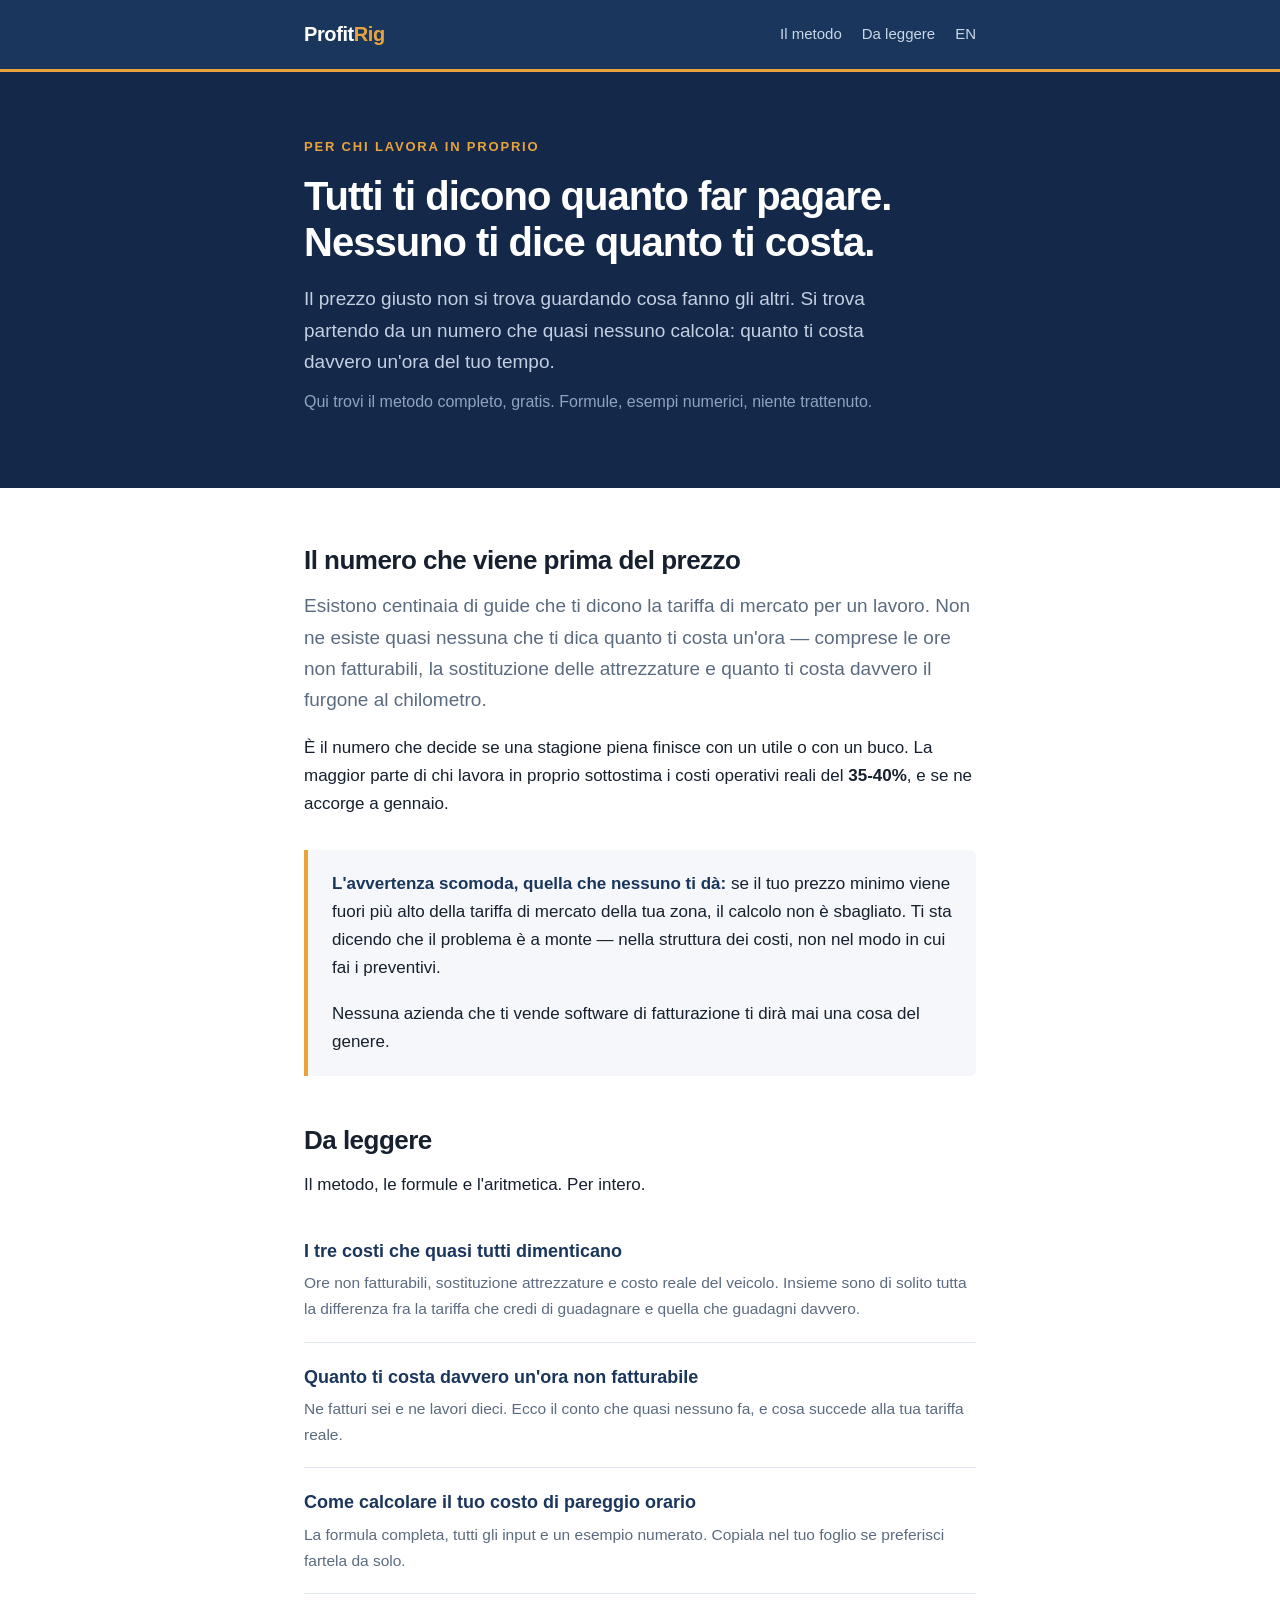
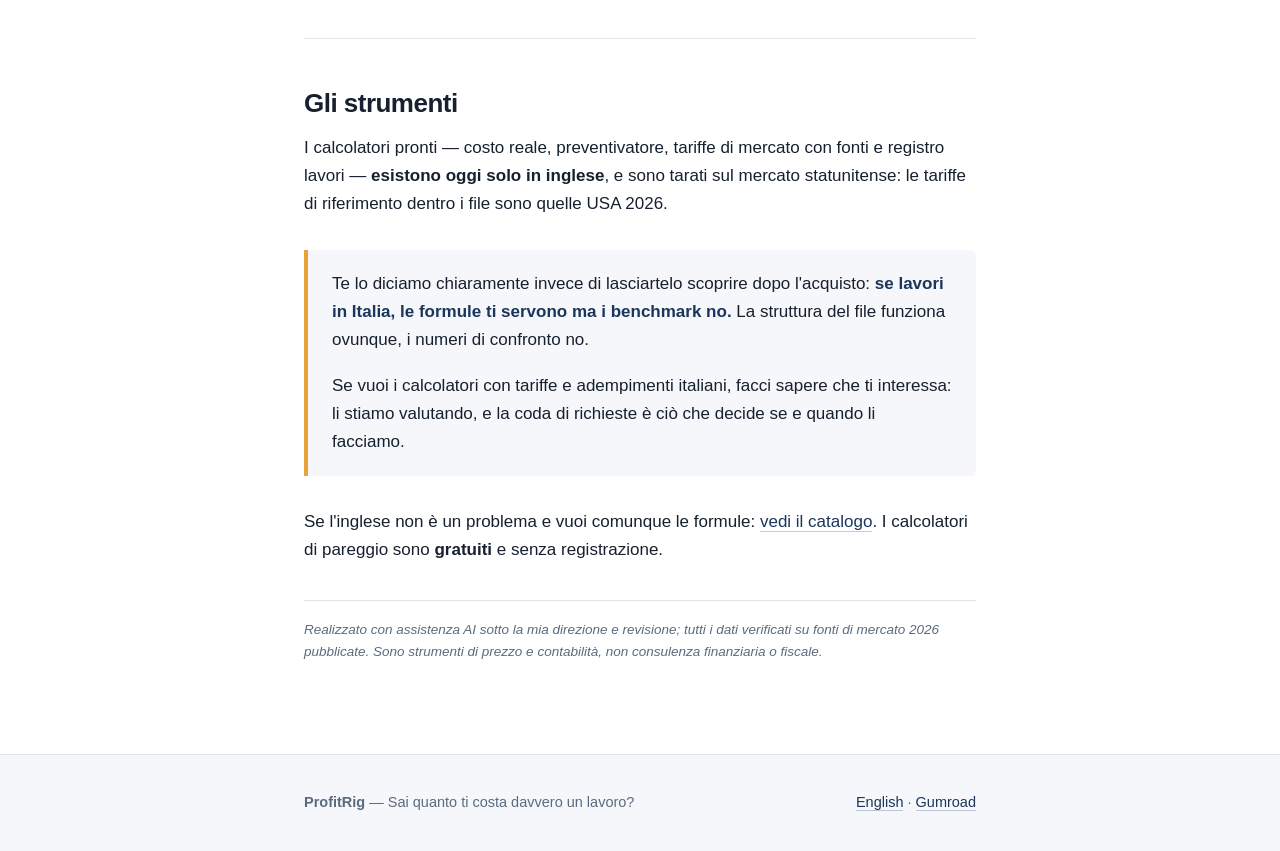
==== it/index.html @ 3acc1232 "Create index.html" ====
<!DOCTYPE html>
<html lang="it">
<head>
<meta charset="utf-8">
<meta name="viewport" content="width=device-width,initial-scale=1">
<title>ProfitRig — Sai quanto ti costa davvero un lavoro?</title>
<meta name="description" content="Calcolatori di prezzo e margine per artigiani e piccoli operatori. Tutti ti dicono quanto far pagare. Noi ti diciamo quanto ti costa.">
<link rel="alternate" hreflang="en" href="/profitrig/">
<link rel="alternate" hreflang="it" href="/profitrig/it/">
<link rel="stylesheet" href="../style.css">
</head>
<body>
<header><div class="wrap"><a class="logo" href="index.html">Profit<span>Rig</span></a>
<nav><a href="#metodo">Il metodo</a><a href="#lettura">Da leggere</a><a href="../index.html">EN</a></nav></div></header>

<section class="hero"><div class="wrap">
<p class="kicker">Per chi lavora in proprio</p>
<h1>Tutti ti dicono quanto far pagare.<br>Nessuno ti dice quanto ti costa.</h1>
<p>Il prezzo giusto non si trova guardando cosa fanno gli altri. Si trova partendo da un numero che quasi nessuno calcola: quanto ti costa davvero un'ora del tuo tempo.</p>
<p class="sub">Qui trovi il metodo completo, gratis. Formule, esempi numerici, niente trattenuto.</p>
</div></section>

<main><div class="wrap">
<h2 id="metodo" style="margin-top:0">Il numero che viene prima del prezzo</h2>
<p class="lede">Esistono centinaia di guide che ti dicono la tariffa di mercato per un lavoro. Non ne esiste quasi nessuna che ti dica quanto ti costa un'ora &mdash; comprese le ore non fatturabili, la sostituzione delle attrezzature e quanto ti costa davvero il furgone al chilometro.</p>
<p>&Egrave; il numero che decide se una stagione piena finisce con un utile o con un buco. La maggior parte di chi lavora in proprio sottostima i costi operativi reali del <strong>35-40%</strong>, e se ne accorge a gennaio.</p>

<div class="callout">
<p><strong>L'avvertenza scomoda, quella che nessuno ti d&agrave;:</strong> se il tuo prezzo minimo viene fuori pi&ugrave; alto della tariffa di mercato della tua zona, il calcolo non &egrave; sbagliato. Ti sta dicendo che il problema &egrave; a monte &mdash; nella struttura dei costi, non nel modo in cui fai i preventivi.</p>
<p>Nessuna azienda che ti vende software di fatturazione ti dir&agrave; mai una cosa del genere.</p>
</div>

<h2 id="lettura">Da leggere</h2>
<p>Il metodo, le formule e l'aritmetica. Per intero.</p>
<div class="post"><h3><a href="tre-costi-dimenticati.html">I tre costi che quasi tutti dimenticano</a></h3><p>Ore non fatturabili, sostituzione attrezzature e costo reale del veicolo. Insieme sono di solito tutta la differenza fra la tariffa che credi di guadagnare e quella che guadagni davvero.</p></div>
<div class="post"><h3><a href="ora-non-fatturabile.html">Quanto ti costa davvero un'ora non fatturabile</a></h3><p>Ne fatturi sei e ne lavori dieci. Ecco il conto che quasi nessuno fa, e cosa succede alla tua tariffa reale.</p></div>
<div class="post"><h3><a href="formula-break-even.html">Come calcolare il tuo costo di pareggio orario</a></h3><p>La formula completa, tutti gli input e un esempio numerato. Copiala nel tuo foglio se preferisci fartela da solo.</p></div>

<hr>

<h2>Gli strumenti</h2>
<p>I calcolatori pronti &mdash; costo reale, preventivatore, tariffe di mercato con fonti e registro lavori &mdash; <strong>esistono oggi solo in inglese</strong>, e sono tarati sul mercato statunitense: le tariffe di riferimento dentro i file sono quelle USA 2026.</p>
<div class="callout">
<p>Te lo diciamo chiaramente invece di lasciartelo scoprire dopo l'acquisto: <strong>se lavori in Italia, le formule ti servono ma i benchmark no.</strong> La struttura del file funziona ovunque, i numeri di confronto no.</p>
<p>Se vuoi i calcolatori con tariffe e adempimenti italiani, facci sapere che ti interessa: li stiamo valutando, e la coda di richieste &egrave; ci&ograve; che decide se e quando li facciamo.</p>
</div>
<p>Se l'inglese non &egrave; un problema e vuoi comunque le formule: <a href="https://profitrig.gumroad.com/">vedi il catalogo</a>. I calcolatori di pareggio sono <strong>gratuiti</strong> e senza registrazione.</p>

<p class="disclaim">Realizzato con assistenza AI sotto la mia direzione e revisione; tutti i dati verificati su fonti di mercato 2026 pubblicate. Sono strumenti di prezzo e contabilit&agrave;, non consulenza finanziaria o fiscale.</p>
</div></main>
<footer><div class="wrap"><div><strong>ProfitRig</strong> &mdash; Sai quanto ti costa davvero un lavoro?</div><div><a href="../index.html">English</a> &middot; <a href="https://profitrig.gumroad.com/">Gumroad</a></div></div></footer>
</body>
</html>
---- style.css ----
:root{
  --navy:#1B365D;
  --navy-dark:#14284a;
  --gold:#E8A33D;
  --ink:#16202e;
  --muted:#5b6b7f;
  --line:#dfe5ec;
  --bg:#ffffff;
  --bg-soft:#f5f7fa;
  --max:720px;
}
*{box-sizing:border-box}
html{scroll-behavior:smooth}
body{
  margin:0;
  font-family:-apple-system,BlinkMacSystemFont,"Segoe UI",Inter,Helvetica,Arial,sans-serif;
  color:var(--ink);
  background:var(--bg);
  line-height:1.65;
  font-size:17px;
  -webkit-font-smoothing:antialiased;
}
a{color:var(--navy);text-decoration:none;border-bottom:1px solid rgba(27,54,93,.25)}
a:hover{border-bottom-color:var(--gold)}
.wrap{max-width:var(--max);margin:0 auto;padding:0 24px}
header{background:var(--navy);color:#fff;border-bottom:3px solid var(--gold)}
header .wrap{display:flex;align-items:center;justify-content:space-between;padding-top:18px;padding-bottom:18px;gap:16px;flex-wrap:wrap}
.logo{font-weight:800;font-size:20px;letter-spacing:-.02em;color:#fff;border:0}
.logo span{color:var(--gold)}
nav{display:flex;gap:20px;font-size:15px}
nav a{color:#c9d6e8;border:0}
nav a:hover{color:#fff}
.hero{background:var(--navy-dark);color:#fff;padding:64px 0 60px}
.hero h1{font-size:40px;line-height:1.15;margin:0 0 18px;letter-spacing:-.025em;font-weight:800}
.hero .kicker{color:var(--gold);font-weight:700;font-size:13px;letter-spacing:.14em;text-transform:uppercase;margin:0 0 16px}
.hero p{color:#c3d0e2;font-size:19px;margin:0 0 12px;max-width:620px}
.hero .sub{color:#8fa4c0;font-size:16px}
main{padding:56px 0 72px}
h2{font-size:26px;line-height:1.25;margin:48px 0 14px;letter-spacing:-.02em}
h3{font-size:19px;margin:32px 0 8px}
p{margin:0 0 18px}
hr{border:0;border-top:1px solid var(--line);margin:44px 0}
.lede{font-size:19px;color:var(--muted)}
.callout{background:var(--bg-soft);border-left:4px solid var(--gold);padding:20px 24px;margin:32px 0;border-radius:0 6px 6px 0}
.callout p:last-child{margin-bottom:0}
.callout strong{color:var(--navy)}
.figure{background:var(--navy);color:#fff;padding:26px 28px;border-radius:8px;margin:32px 0}
.figure .big{font-size:38px;font-weight:800;color:var(--gold);line-height:1;letter-spacing:-.03em}
.figure .lbl{color:#b9c8dd;font-size:15px;margin-top:8px}
table{width:100%;border-collapse:collapse;margin:28px 0;font-size:15.5px}
th,td{text-align:left;padding:11px 12px;border-bottom:1px solid var(--line)}
th{background:var(--bg-soft);font-weight:700;color:var(--navy);font-size:14px}
td.num{text-align:right;font-variant-numeric:tabular-nums}
.cards{display:grid;grid-template-columns:1fr;gap:16px;margin:28px 0}
@media(min-width:640px){.cards{grid-template-columns:1fr 1fr}}
.card{border:1px solid var(--line);border-radius:8px;padding:20px;background:#fff}
.card h3{margin:0 0 6px;font-size:17px}
.card p{font-size:15px;color:var(--muted);margin:0 0 14px}
.card .price{font-weight:700;color:var(--navy);font-size:15px}
.tag{display:inline-block;background:var(--gold);color:#3a2a08;font-size:11px;font-weight:800;letter-spacing:.08em;text-transform:uppercase;padding:3px 8px;border-radius:3px;margin-bottom:10px}
.tag.free{background:#1f7a4d;color:#fff}
.btn{display:inline-block;background:var(--navy);color:#fff;padding:11px 20px;border-radius:6px;font-weight:600;font-size:15px;border:0}
.btn:hover{background:var(--navy-dark);border:0}
.btn.gold{background:var(--gold);color:#3a2a08}
.post{padding:20px 0;border-bottom:1px solid var(--line)}
.post h3{margin:0 0 4px;font-size:18px}
.post h3 a{border:0}
.post p{margin:0;color:var(--muted);font-size:15.5px}
footer{background:var(--bg-soft);border-top:1px solid var(--line);padding:36px 0;font-size:14.5px;color:var(--muted)}
footer .wrap{display:flex;justify-content:space-between;gap:16px;flex-wrap:wrap}
.disclaim{font-size:13.5px;color:var(--muted);font-style:italic;margin-top:36px;padding-top:18px;border-top:1px solid var(--line)}
.back{font-size:14px;color:var(--muted);display:inline-block;margin-bottom:24px}
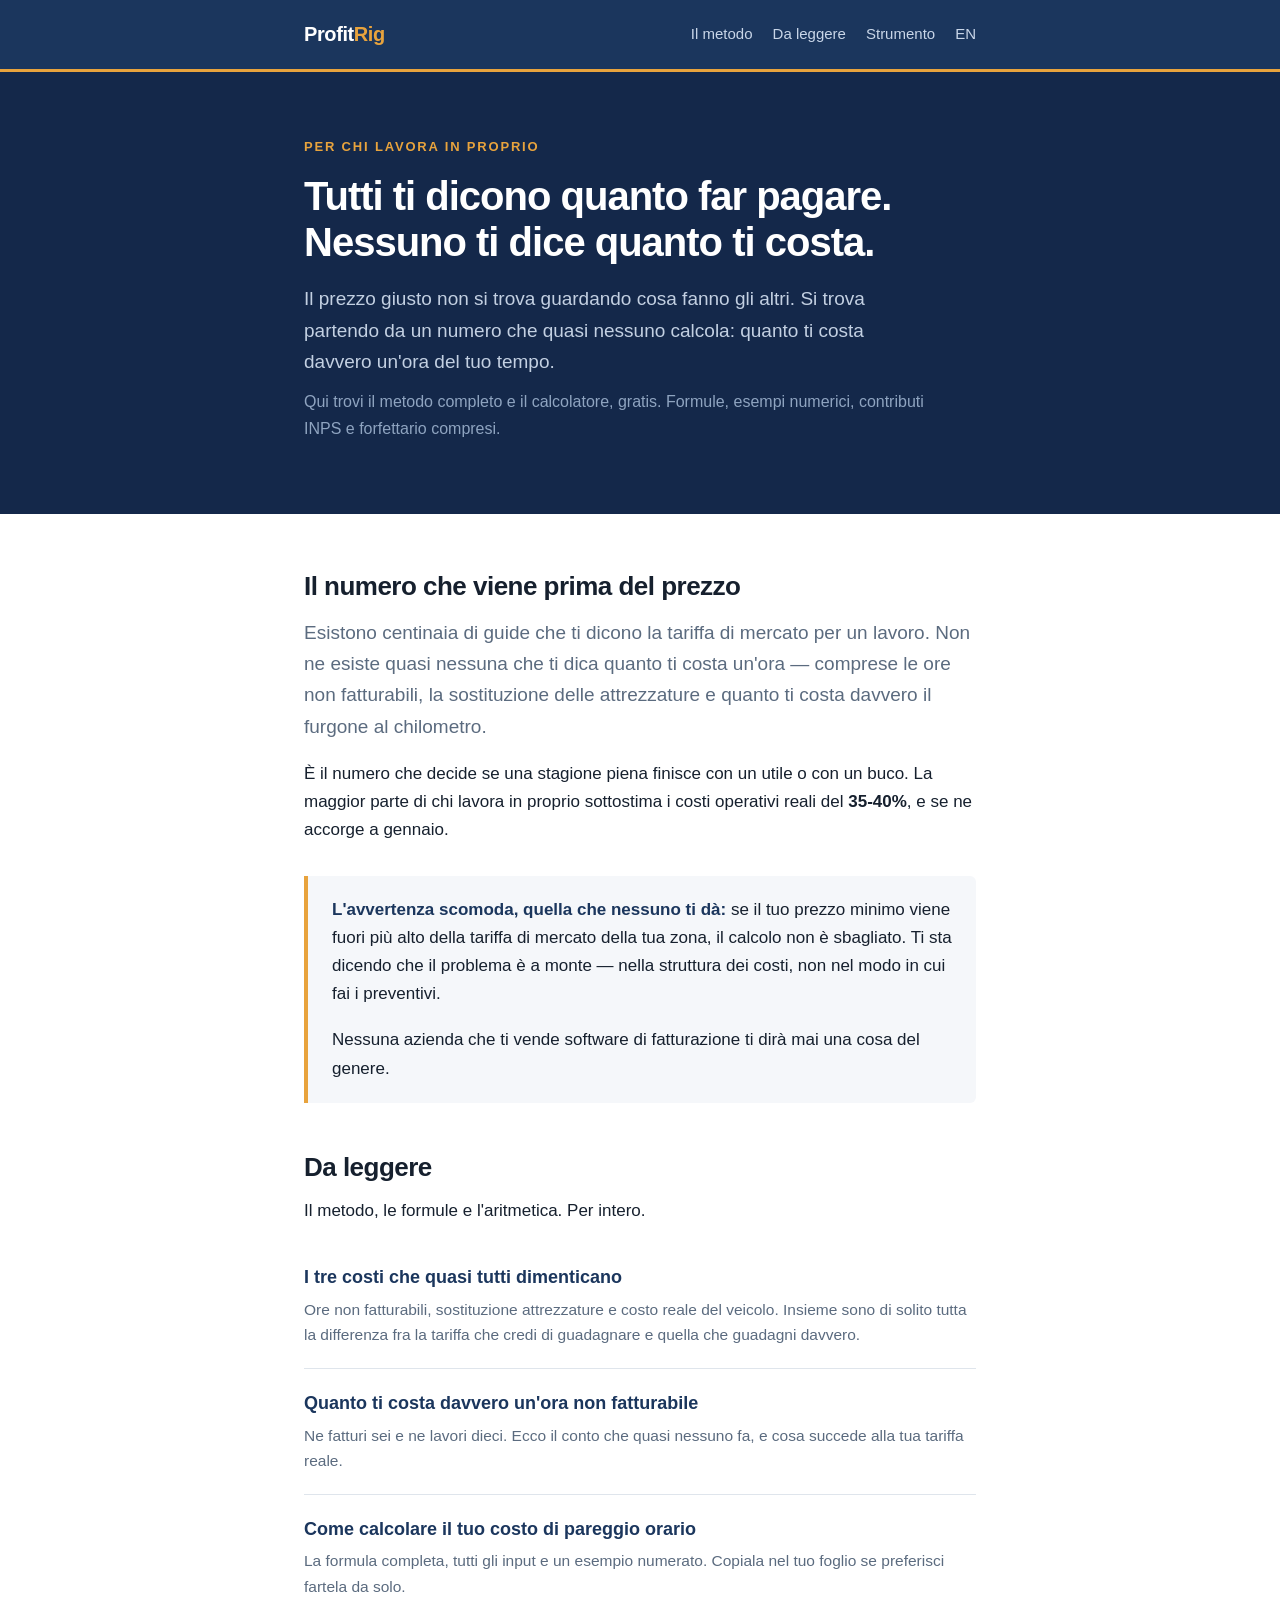
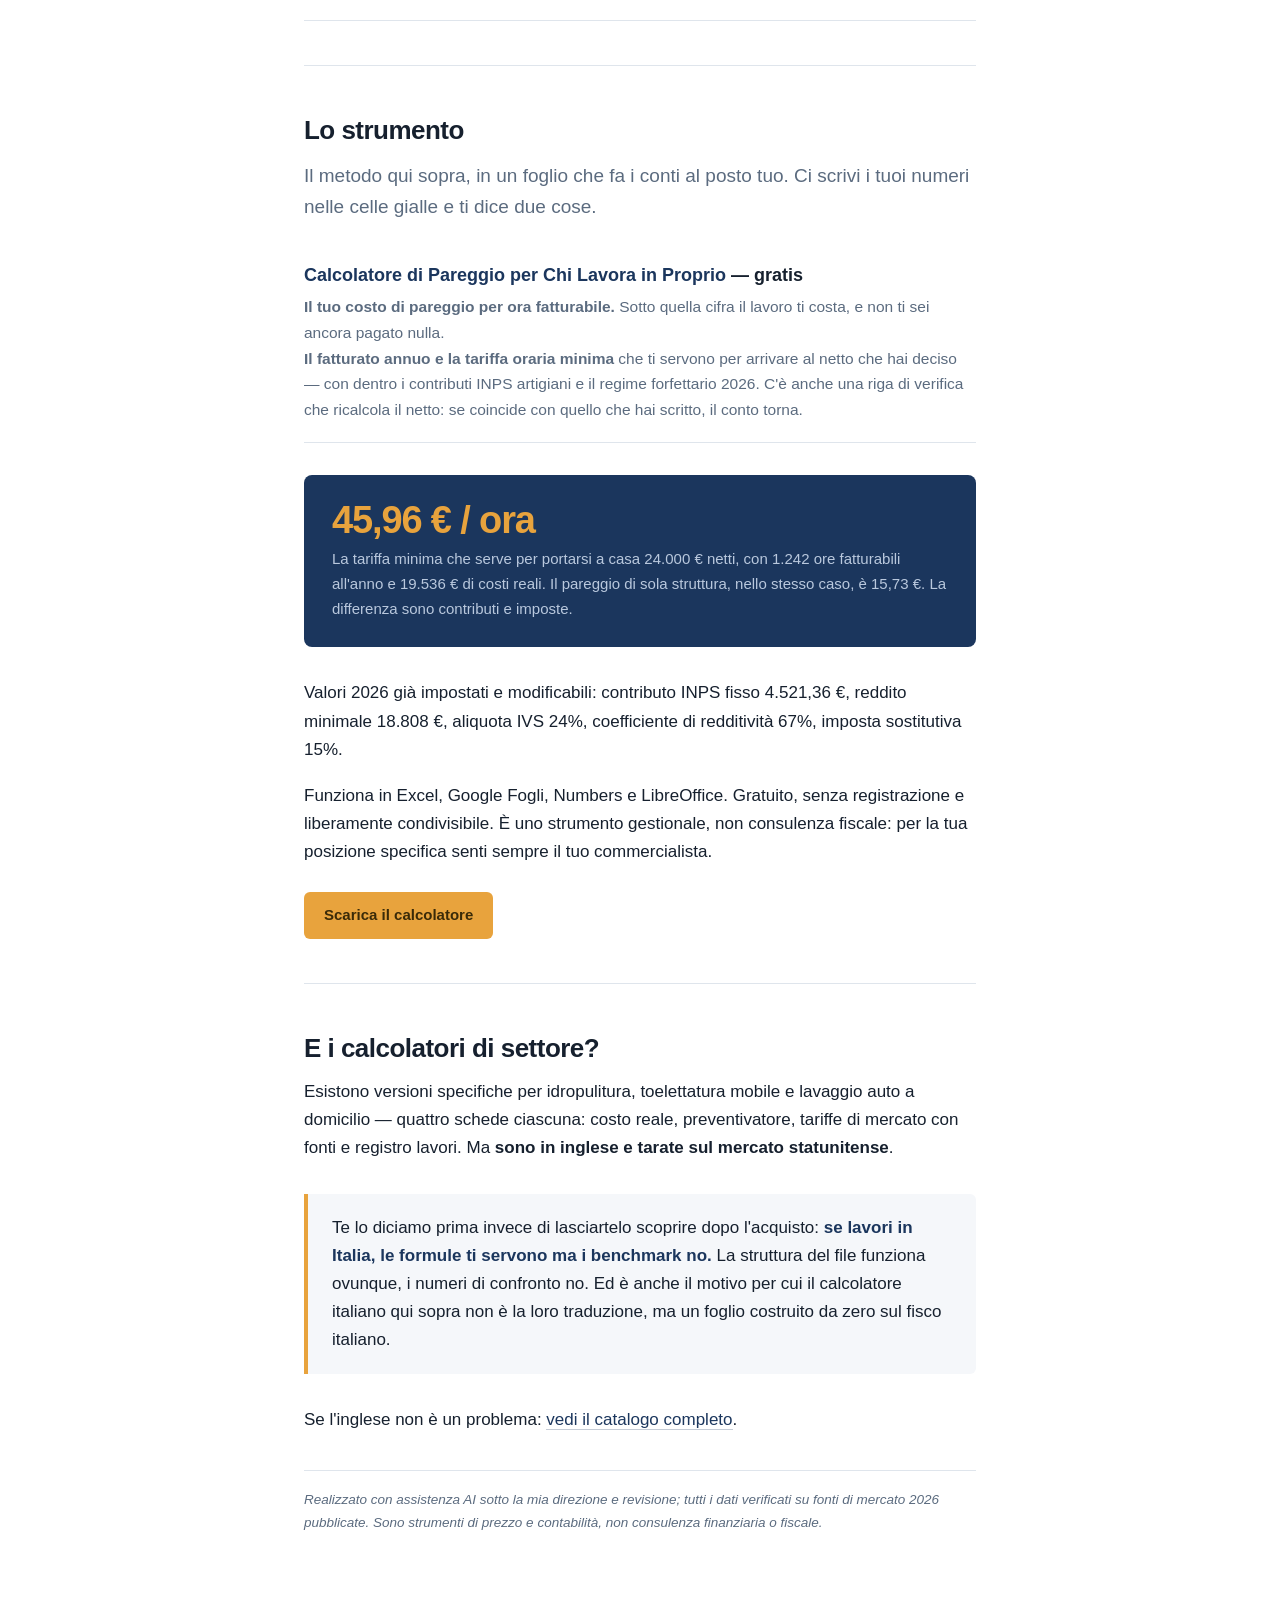
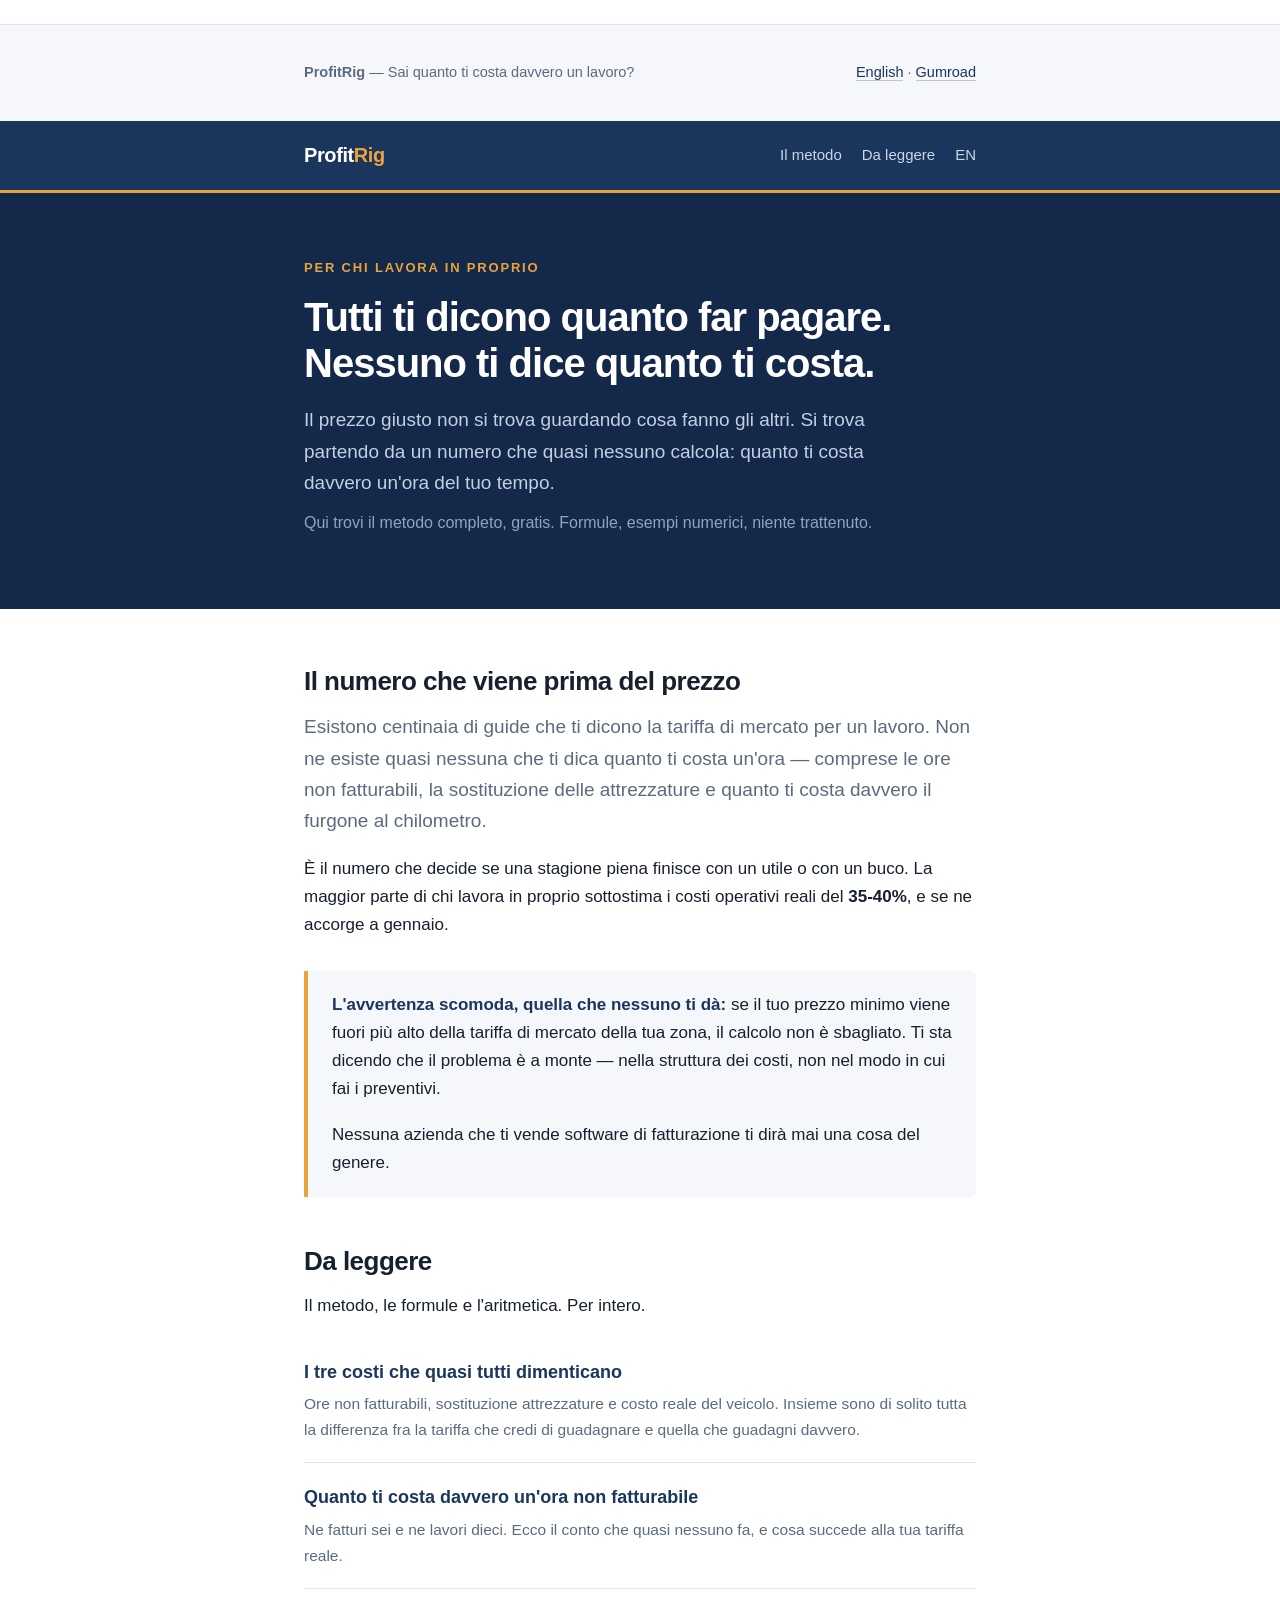
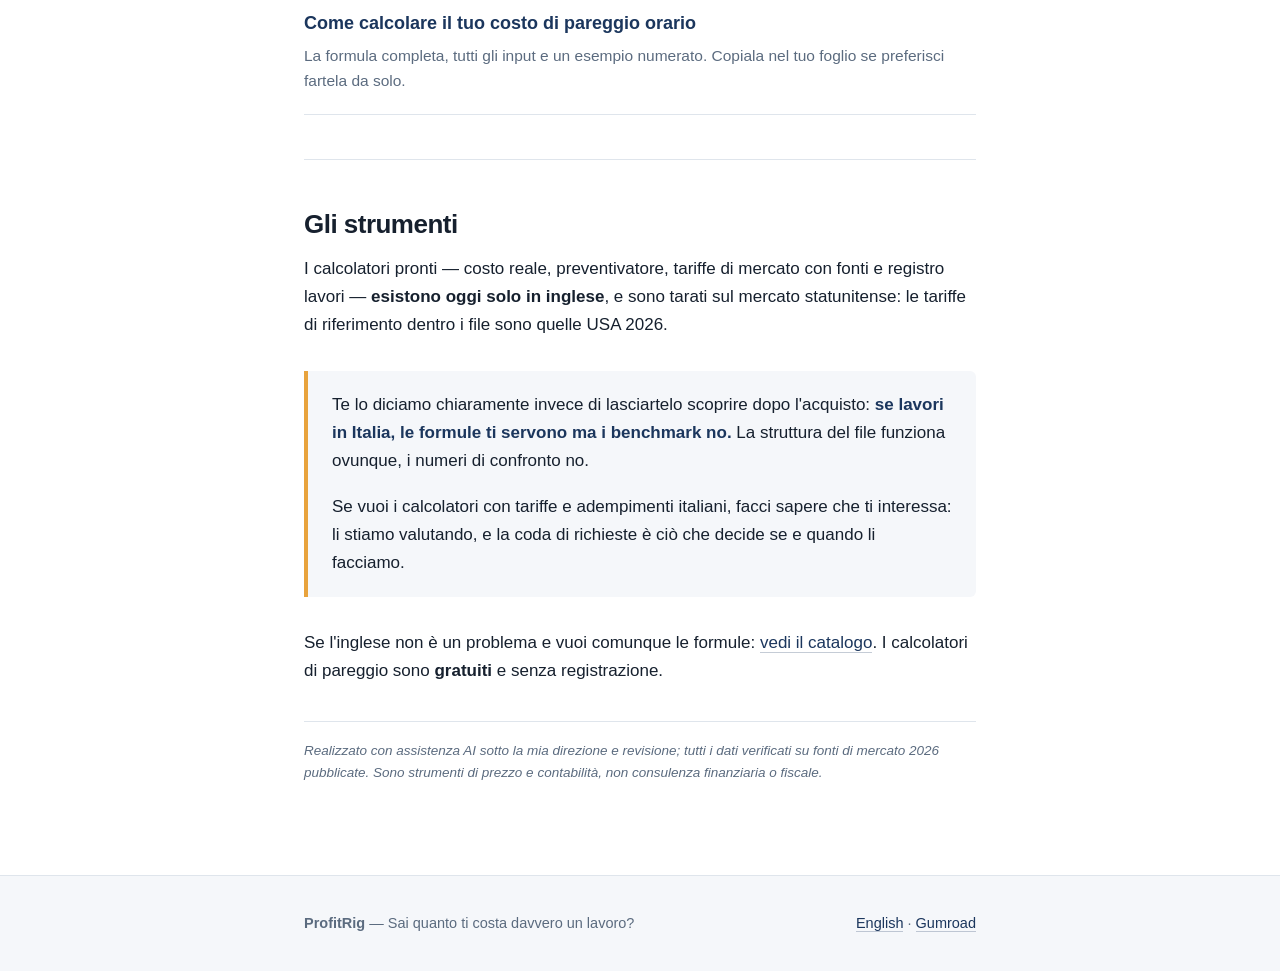
==== commit f9c5a85b: "Update index.html" ====
--- a/it/index.html
+++ b/it/index.html
@@ -1,3 +1,114 @@
+<!DOCTYPE html>
+<html lang="it">
+<head>
+<meta charset="utf-8">
+<meta name="viewport" content="width=device-width,initial-scale=1">
+<title>ProfitRig — Sai quanto ti costa davvero un lavoro?</title>
+<meta name="description" content="Calcolatore gratuito di pareggio per partita IVA: quanto devi fatturare all'ora per un netto scelto, con contributi INPS artigiani e regime forfettario 2026.">
+<link rel="alternate" hreflang="en" href="../index.html">
+<link rel="alternate" hreflang="it" href="index.html">
+<link rel="stylesheet" href="style.css">
+</head>
+<body>
+
+<header>
+  <div class="wrap">
+    <a class="logo" href="index.html">Profit<span>Rig</span></a>
+    <nav>
+      <a href="#metodo">Il metodo</a>
+      <a href="#lettura">Da leggere</a>
+      <a href="#strumenti">Strumento</a>
+      <a href="../index.html">EN</a>
+    </nav>
+  </div>
+</header>
+
+<section class="hero">
+  <div class="wrap">
+    <p class="kicker">Per chi lavora in proprio</p>
+    <h1>Tutti ti dicono quanto far pagare.<br>Nessuno ti dice quanto ti costa.</h1>
+    <p>Il prezzo giusto non si trova guardando cosa fanno gli altri. Si trova partendo da un numero che quasi nessuno calcola: quanto ti costa davvero un'ora del tuo tempo.</p>
+    <p class="sub">Qui trovi il metodo completo e il calcolatore, gratis. Formule, esempi numerici, contributi INPS e forfettario compresi.</p>
+  </div>
+</section>
+
+<main>
+<div class="wrap">
+
+  <h2 id="metodo" style="margin-top:0">Il numero che viene prima del prezzo</h2>
+  <p class="lede">Esistono centinaia di guide che ti dicono la tariffa di mercato per un lavoro. Non ne esiste quasi nessuna che ti dica quanto ti costa un'ora — comprese le ore non fatturabili, la sostituzione delle attrezzature e quanto ti costa davvero il furgone al chilometro.</p>
+  <p>È il numero che decide se una stagione piena finisce con un utile o con un buco. La maggior parte di chi lavora in proprio sottostima i costi operativi reali del <strong>35-40%</strong>, e se ne accorge a gennaio.</p>
+
+  <div class="callout">
+    <p><strong>L'avvertenza scomoda, quella che nessuno ti dà:</strong> se il tuo prezzo minimo viene fuori più alto della tariffa di mercato della tua zona, il calcolo non è sbagliato. Ti sta dicendo che il problema è a monte — nella struttura dei costi, non nel modo in cui fai i preventivi.</p>
+    <p>Nessuna azienda che ti vende software di fatturazione ti dirà mai una cosa del genere.</p>
+  </div>
+
+  <h2 id="lettura">Da leggere</h2>
+  <p>Il metodo, le formule e l'aritmetica. Per intero.</p>
+
+  <div class="post">
+    <h3><a href="tre-costi-dimenticati.html">I tre costi che quasi tutti dimenticano</a></h3>
+    <p>Ore non fatturabili, sostituzione attrezzature e costo reale del veicolo. Insieme sono di solito tutta la differenza fra la tariffa che credi di guadagnare e quella che guadagni davvero.</p>
+  </div>
+
+  <div class="post">
+    <h3><a href="ora-non-fatturabile.html">Quanto ti costa davvero un'ora non fatturabile</a></h3>
+    <p>Ne fatturi sei e ne lavori dieci. Ecco il conto che quasi nessuno fa, e cosa succede alla tua tariffa reale.</p>
+  </div>
+
+  <div class="post">
+    <h3><a href="formula-break-even.html">Come calcolare il tuo costo di pareggio orario</a></h3>
+    <p>La formula completa, tutti gli input e un esempio numerato. Copiala nel tuo foglio se preferisci fartela da solo.</p>
+  </div>
+
+  <hr>
+
+  <h2 id="strumenti">Lo strumento</h2>
+  <p class="lede">Il metodo qui sopra, in un foglio che fa i conti al posto tuo. Ci scrivi i tuoi numeri nelle celle gialle e ti dice due cose.</p>
+
+  <div class="post">
+    <h3><a href="https://profitrig.gumroad.com/l/calcolatore-pareggio-partita-iva">Calcolatore di Pareggio per Chi Lavora in Proprio</a> &mdash; gratis</h3>
+    <p><strong>Il tuo costo di pareggio per ora fatturabile.</strong> Sotto quella cifra il lavoro ti costa, e non ti sei ancora pagato nulla.</p>
+    <p><strong>Il fatturato annuo e la tariffa oraria minima</strong> che ti servono per arrivare al netto che hai deciso &mdash; con dentro i contributi INPS artigiani e il regime forfettario 2026. C'&egrave; anche una riga di verifica che ricalcola il netto: se coincide con quello che hai scritto, il conto torna.</p>
+  </div>
+
+  <div class="figure">
+    <div class="big">45,96 &euro; / ora</div>
+    <div class="lbl">La tariffa minima che serve per portarsi a casa 24.000 &euro; netti, con 1.242 ore fatturabili all'anno e 19.536 &euro; di costi reali. Il pareggio di sola struttura, nello stesso caso, &egrave; 15,73 &euro;. La differenza sono contributi e imposte.</div>
+  </div>
+
+  <p>Valori 2026 gi&agrave; impostati e modificabili: contributo INPS fisso 4.521,36 &euro;, reddito minimale 18.808 &euro;, aliquota IVS 24%, coefficiente di redditivit&agrave; 67%, imposta sostitutiva 15%.</p>
+
+  <p>Funziona in Excel, Google Fogli, Numbers e LibreOffice. Gratuito, senza registrazione e liberamente condivisibile. &Egrave; uno strumento gestionale, non consulenza fiscale: per la tua posizione specifica senti sempre il tuo commercialista.</p>
+
+  <p style="margin:26px 0"><a class="btn gold" href="https://profitrig.gumroad.com/l/calcolatore-pareggio-partita-iva">Scarica il calcolatore</a></p>
+
+  <hr>
+
+  <h2>E i calcolatori di settore?</h2>
+  <p>Esistono versioni specifiche per idropulitura, toelettatura mobile e lavaggio auto a domicilio &mdash; quattro schede ciascuna: costo reale, preventivatore, tariffe di mercato con fonti e registro lavori. Ma <strong>sono in inglese e tarate sul mercato statunitense</strong>.</p>
+
+  <div class="callout">
+    <p>Te lo diciamo prima invece di lasciartelo scoprire dopo l'acquisto: <strong>se lavori in Italia, le formule ti servono ma i benchmark no.</strong> La struttura del file funziona ovunque, i numeri di confronto no. Ed &egrave; anche il motivo per cui il calcolatore italiano qui sopra non &egrave; la loro traduzione, ma un foglio costruito da zero sul fisco italiano.</p>
+  </div>
+
+  <p>Se l'inglese non &egrave; un problema: <a href="https://profitrig.gumroad.com/">vedi il catalogo completo</a>.</p>
+
+  <p class="disclaim">Realizzato con assistenza AI sotto la mia direzione e revisione; tutti i dati verificati su fonti di mercato 2026 pubblicate. Sono strumenti di prezzo e contabilità, non consulenza finanziaria o fiscale.</p>
+
+</div>
+</main>
+
+<footer>
+  <div class="wrap">
+    <div><strong>ProfitRig</strong> &mdash; Sai quanto ti costa davvero un lavoro?</div>
+    <div><a href="../index.html">English</a> &middot; <a href="https://profitrig.gumroad.com/">Gumroad</a></div>
+  </div>
+</footer>
+
+</body>
+</html>
 <!DOCTYPE html>
 <html lang="it">
 <head>
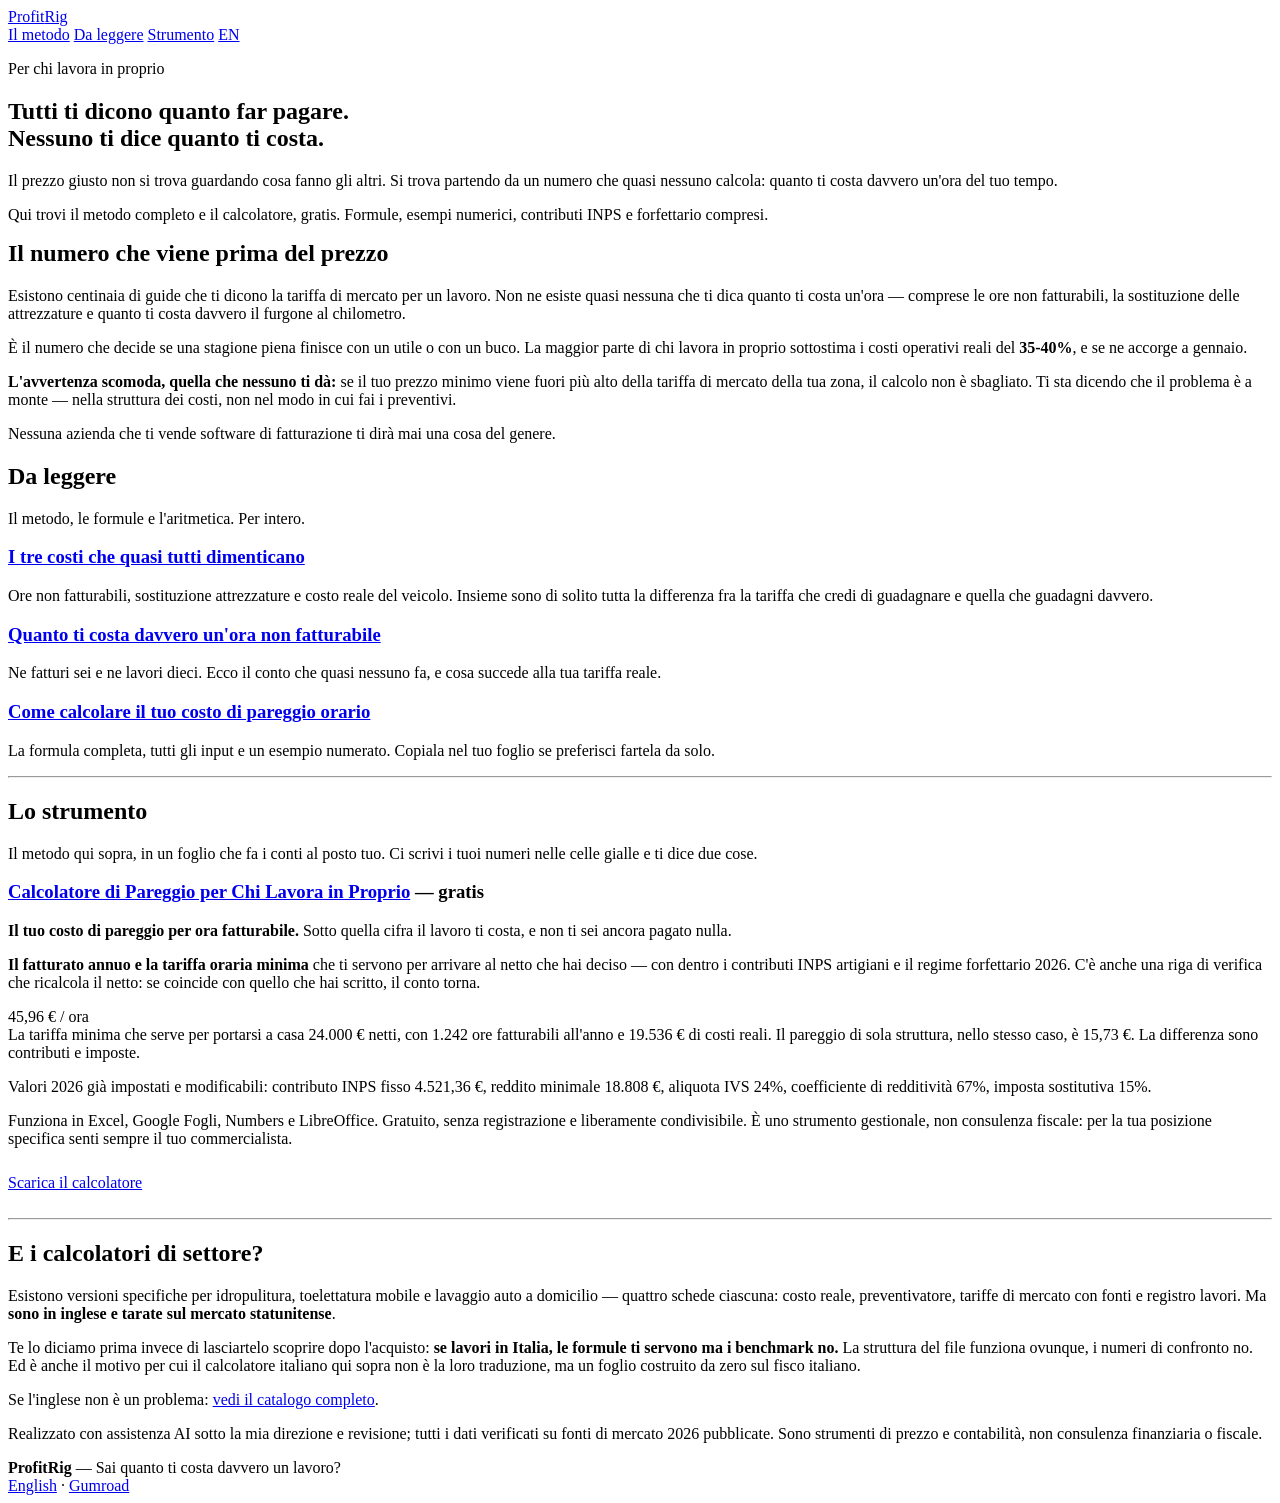
==== commit 97aa2072: "Update index.html" ====
--- a/it/index.html
+++ b/it/index.html
@@ -109,56 +109,3 @@
 
 </body>
 </html>
-<!DOCTYPE html>
-<html lang="it">
-<head>
-<meta charset="utf-8">
-<meta name="viewport" content="width=device-width,initial-scale=1">
-<title>ProfitRig — Sai quanto ti costa davvero un lavoro?</title>
-<meta name="description" content="Calcolatori di prezzo e margine per artigiani e piccoli operatori. Tutti ti dicono quanto far pagare. Noi ti diciamo quanto ti costa.">
-<link rel="alternate" hreflang="en" href="/profitrig/">
-<link rel="alternate" hreflang="it" href="/profitrig/it/">
-<link rel="stylesheet" href="../style.css">
-</head>
-<body>
-<header><div class="wrap"><a class="logo" href="index.html">Profit<span>Rig</span></a>
-<nav><a href="#metodo">Il metodo</a><a href="#lettura">Da leggere</a><a href="../index.html">EN</a></nav></div></header>
-
-<section class="hero"><div class="wrap">
-<p class="kicker">Per chi lavora in proprio</p>
-<h1>Tutti ti dicono quanto far pagare.<br>Nessuno ti dice quanto ti costa.</h1>
-<p>Il prezzo giusto non si trova guardando cosa fanno gli altri. Si trova partendo da un numero che quasi nessuno calcola: quanto ti costa davvero un'ora del tuo tempo.</p>
-<p class="sub">Qui trovi il metodo completo, gratis. Formule, esempi numerici, niente trattenuto.</p>
-</div></section>
-
-<main><div class="wrap">
-<h2 id="metodo" style="margin-top:0">Il numero che viene prima del prezzo</h2>
-<p class="lede">Esistono centinaia di guide che ti dicono la tariffa di mercato per un lavoro. Non ne esiste quasi nessuna che ti dica quanto ti costa un'ora &mdash; comprese le ore non fatturabili, la sostituzione delle attrezzature e quanto ti costa davvero il furgone al chilometro.</p>
-<p>&Egrave; il numero che decide se una stagione piena finisce con un utile o con un buco. La maggior parte di chi lavora in proprio sottostima i costi operativi reali del <strong>35-40%</strong>, e se ne accorge a gennaio.</p>
-
-<div class="callout">
-<p><strong>L'avvertenza scomoda, quella che nessuno ti d&agrave;:</strong> se il tuo prezzo minimo viene fuori pi&ugrave; alto della tariffa di mercato della tua zona, il calcolo non &egrave; sbagliato. Ti sta dicendo che il problema &egrave; a monte &mdash; nella struttura dei costi, non nel modo in cui fai i preventivi.</p>
-<p>Nessuna azienda che ti vende software di fatturazione ti dir&agrave; mai una cosa del genere.</p>
-</div>
-
-<h2 id="lettura">Da leggere</h2>
-<p>Il metodo, le formule e l'aritmetica. Per intero.</p>
-<div class="post"><h3><a href="tre-costi-dimenticati.html">I tre costi che quasi tutti dimenticano</a></h3><p>Ore non fatturabili, sostituzione attrezzature e costo reale del veicolo. Insieme sono di solito tutta la differenza fra la tariffa che credi di guadagnare e quella che guadagni davvero.</p></div>
-<div class="post"><h3><a href="ora-non-fatturabile.html">Quanto ti costa davvero un'ora non fatturabile</a></h3><p>Ne fatturi sei e ne lavori dieci. Ecco il conto che quasi nessuno fa, e cosa succede alla tua tariffa reale.</p></div>
-<div class="post"><h3><a href="formula-break-even.html">Come calcolare il tuo costo di pareggio orario</a></h3><p>La formula completa, tutti gli input e un esempio numerato. Copiala nel tuo foglio se preferisci fartela da solo.</p></div>
-
-<hr>
-
-<h2>Gli strumenti</h2>
-<p>I calcolatori pronti &mdash; costo reale, preventivatore, tariffe di mercato con fonti e registro lavori &mdash; <strong>esistono oggi solo in inglese</strong>, e sono tarati sul mercato statunitense: le tariffe di riferimento dentro i file sono quelle USA 2026.</p>
-<div class="callout">
-<p>Te lo diciamo chiaramente invece di lasciartelo scoprire dopo l'acquisto: <strong>se lavori in Italia, le formule ti servono ma i benchmark no.</strong> La struttura del file funziona ovunque, i numeri di confronto no.</p>
-<p>Se vuoi i calcolatori con tariffe e adempimenti italiani, facci sapere che ti interessa: li stiamo valutando, e la coda di richieste &egrave; ci&ograve; che decide se e quando li facciamo.</p>
-</div>
-<p>Se l'inglese non &egrave; un problema e vuoi comunque le formule: <a href="https://profitrig.gumroad.com/">vedi il catalogo</a>. I calcolatori di pareggio sono <strong>gratuiti</strong> e senza registrazione.</p>
-
-<p class="disclaim">Realizzato con assistenza AI sotto la mia direzione e revisione; tutti i dati verificati su fonti di mercato 2026 pubblicate. Sono strumenti di prezzo e contabilit&agrave;, non consulenza finanziaria o fiscale.</p>
-</div></main>
-<footer><div class="wrap"><div><strong>ProfitRig</strong> &mdash; Sai quanto ti costa davvero un lavoro?</div><div><a href="../index.html">English</a> &middot; <a href="https://profitrig.gumroad.com/">Gumroad</a></div></div></footer>
-</body>
-</html>
